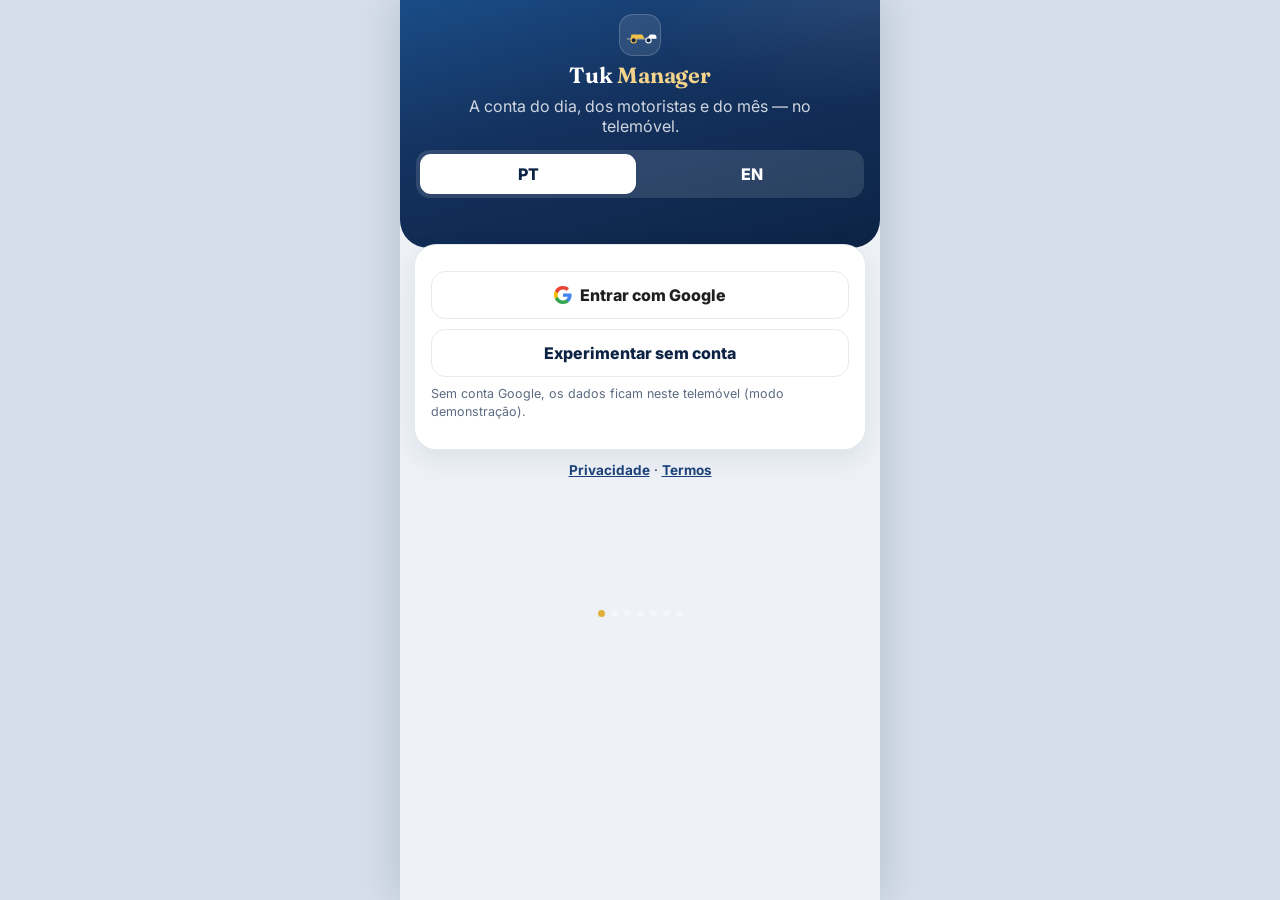
==== index.html @ b51ffae2 "Serve Tuk Manager as its own GitHub Pages PWA. Copy the app to the repo root, scope the manifest and" ====
<!doctype html>
<html lang="pt-PT">
<head>
  <meta charset="utf-8">
  <meta name="viewport" content="width=device-width, initial-scale=1, viewport-fit=cover">
  <meta name="theme-color" content="#0c2344">
  <meta name="mobile-web-app-capable" content="yes">
  <meta name="apple-mobile-web-app-capable" content="yes">
  <meta name="apple-mobile-web-app-status-bar-style" content="black-translucent">
  <meta name="apple-mobile-web-app-title" content="Tuk Manager">
  <meta name="robots" content="noindex">
  <title>Tuk Manager</title>
  <link rel="manifest" href="manifest.webmanifest">
  <link rel="icon" type="image/png" sizes="32x32" href="icons/favicon-32.png">
  <link rel="apple-touch-icon" href="icons/apple-touch-icon.png">
  <link rel="preconnect" href="https://fonts.googleapis.com">
  <link rel="preconnect" href="https://fonts.gstatic.com" crossorigin>
  <link href="https://fonts.googleapis.com/css2?family=Fraunces:opsz,wght@9..144,560;9..144,650&family=Inter:wght@400;500;600;700;800&display=swap" rel="stylesheet">
  <link rel="stylesheet" href="css/app.css">
</head>
<body>
  <div id="app"><div class="boot"><p>Tuk Manager</p><p class="legal"><a href="privacy.html">Privacidade</a> · <a href="terms.html">Termos</a></p></div></div>
  <script src="config.js"></script>
  <script src="js/calc.js"></script>
  <script src="js/format.js"></script>
  <script src="js/i18n.js"></script>
  <script src="js/store.js"></script>
  <script src="js/google.js"></script>
  <script src="js/app.js"></script>
  <script>
    if ('serviceWorker' in navigator && (location.protocol === 'https:' || location.hostname === 'localhost' || location.hostname === '127.0.0.1')) {
      navigator.serviceWorker.register('/tuk-manager/sw.js', { scope: '/tuk-manager/' }).then(function (reg) {
        if (reg.active) reg.active.postMessage({ type: 'claim' });
      }).catch(function () {});
      navigator.serviceWorker.addEventListener('controllerchange', function () {
        var c = navigator.serviceWorker.controller;
        if (c && c.scriptURL.indexOf('/tuk-manager/') === -1) {
          navigator.serviceWorker.getRegistration('/tuk-manager/').then(function (reg) {
            if (reg && reg.active) reg.active.postMessage({ type: 'claim' });
          });
        }
      });
    }
  </script>
</body>
</html>
---- css/app.css ----
:root{
  --navy:#0c2344;--navy-2:#14325f;--navy-3:#1b4178;--ink:#14233b;--muted:#5c6b82;--soft:#8b97a8;
  --line:#e6ebf2;--bg:#eef2f7;--card:#fff;--gold:#e0b03a;--gold-2:#f3d48a;--gold-d:#8a6410;
  --gold-bg:#fff8ec;--red:#b42318;--red-bg:#fdeceb;--amber:#9a6708;--amber-bg:#fff4df;
  --green:#0e7a4b;--green-bg:#e7f6ef;--shadow:0 10px 28px rgba(16,40,80,.08);
  --nav:64px;--safe-b:env(safe-area-inset-bottom,0px);--safe-t:env(safe-area-inset-top,0px);
  --serif:'Fraunces',Georgia,serif;--sans:'Inter',system-ui,-apple-system,'Segoe UI',sans-serif;
}
*{box-sizing:border-box;-webkit-tap-highlight-color:transparent}
html,body{margin:0;background:#d5deea;color:var(--ink);font-family:var(--sans);font-size:16px}
body{min-height:100dvh}
button,input,select,textarea{font:inherit;color:inherit}
button{cursor:pointer;border:0;background:none;padding:0}
img,svg{max-width:100%}
#app{max-width:480px;margin:0 auto;min-height:100dvh;background:var(--bg);position:relative;box-shadow:0 0 40px rgba(10,30,60,.16);overflow-x:hidden}
.boot{min-height:100dvh;display:grid;place-items:center;background:var(--navy);color:#fff;font-family:var(--serif);font-size:28px}
.boot p{margin:8px 0 0}
.spinner{width:36px;height:36px;border-radius:50%;border:3px solid rgba(255,255,255,.25);border-top-color:var(--gold);animation:spin .8s linear infinite;margin:0 auto}
@keyframes spin{to{transform:rotate(360deg)}}
.demo-bar,.offline-bar{position:sticky;top:0;z-index:20;text-align:center;font-size:12.5px;font-weight:700;padding:7px 12px}
.demo-bar{background:#f4e2ad;color:#6d5010}
.offline-bar{background:var(--red);color:#fff}
.hero{position:relative;color:#fff;padding:calc(var(--safe-t) + 14px) 16px 28px;background:
  radial-gradient(90% 80% at 100% 0%,rgba(255,255,255,.08),transparent 55%),
  linear-gradient(165deg,#1a4c86 0%,var(--navy-2) 42%,var(--navy) 100%);
  border-radius:0 0 28px 28px}
.hero:after{content:"";position:absolute;left:18px;right:18px;bottom:0;height:2px;background:linear-gradient(90deg,transparent,var(--gold),transparent);opacity:.85}
.hero-top{display:flex;align-items:center;gap:10px}
.logo{width:42px;height:42px;border-radius:14px;display:grid;place-items:center;background:rgba(255,255,255,.1);border:1px solid rgba(255,255,255,.18);flex:none}
.logo svg{width:34px;height:26px}
.brand{font-family:var(--serif);font-weight:650;font-size:22px;letter-spacing:-.01em;line-height:1}
.brand em{font-style:normal;color:var(--gold-2)}
.biz{margin-top:4px;font-size:11px;font-weight:700;letter-spacing:.16em;text-transform:uppercase;color:rgba(255,255,255,.72);white-space:nowrap;overflow:hidden;text-overflow:ellipsis}
.icon-btn{margin-left:auto;width:42px;height:42px;border-radius:14px;display:grid;place-items:center;color:#fff;background:rgba(255,255,255,.1);border:1px solid rgba(255,255,255,.16)}
.icon-btn svg,.step-btn svg{width:22px;height:22px}
.sync{width:8px;height:8px;border-radius:50%;background:#8dcea9;display:inline-block;margin-left:6px;vertical-align:middle}
.sync.wait{background:var(--gold)}
.sync.bad{background:#ffb4a8}
.stepper{display:flex;align-items:center;gap:8px;margin-top:16px}
.step-btn{width:46px;height:46px;border-radius:16px;display:grid;place-items:center;color:#fff;background:rgba(255,255,255,.12);border:1px solid rgba(255,255,255,.16);flex:none}
.step-mid{flex:1;min-width:0;text-align:center;position:relative}
.kicker{font-size:11.5px;font-weight:800;letter-spacing:.12em;text-transform:uppercase;color:var(--gold-2)}
.hero .date-title{font-family:var(--serif);font-size:28px;font-weight:650;line-height:1.15;margin-top:2px}
.step-mid input[type=date],.step-mid input[type=month]{position:absolute;inset:0;opacity:0;width:100%;height:100%}
.page{padding:14px 14px calc(var(--nav) + var(--safe-b) + 56px);margin-top:-18px;position:relative;z-index:1}
.page.sub{margin-top:-10px}
.card{background:var(--card);border-radius:22px;box-shadow:var(--shadow);padding:16px;margin-bottom:12px;border:1px solid rgba(226,232,241,.9)}
.card h2,.card h3{margin:0;font-size:17px;font-weight:800}
.subline{color:var(--muted);font-size:13px;margin-top:2px}
.row-between{display:flex;align-items:center;justify-content:space-between;gap:10px}
.money{font-variant-numeric:tabular-nums;font-weight:800;letter-spacing:-.03em}
.money.xl{font-size:34px;color:var(--navy);line-height:1.05}
.money.lg{font-size:28px;color:var(--navy)}
.money.md{font-size:18px}
.muted{color:var(--muted)}
.soft{color:var(--soft)}
.driver-scroller{display:flex;gap:8px;overflow-x:auto;padding:4px 2px 8px;scroll-snap-type:x mandatory;margin:0 -4px}
.driver-scroller::-webkit-scrollbar{display:none}
.driver-chip{scroll-snap-align:start;min-width:84px;max-width:110px;border-radius:16px;padding:8px 8px 10px;text-align:center;border:1.5px solid transparent;color:var(--ink)}
.driver-chip.on{background:#fff;border-color:var(--navy-3);box-shadow:var(--shadow)}
.av{width:36px;height:36px;border-radius:50%;display:grid;place-items:center;color:#fff;font-weight:800;margin:0 auto 6px;position:relative}
.av .crown{position:absolute;top:-7px;right:-6px;width:16px;height:16px}
.dn{display:block;font-weight:800;font-size:14px;white-space:nowrap;overflow:hidden;text-overflow:ellipsis}
.dt{display:block;color:var(--muted);font-size:11.5px;font-weight:600;white-space:nowrap;overflow:hidden;text-overflow:ellipsis}
.tuk-card{display:flex;gap:12px;align-items:center}
.tuk-num{width:48px;height:48px;border-radius:16px;background:var(--navy);color:#fff;display:grid;place-items:center;font-weight:800;font-size:20px;flex:none}
.pills{display:flex;flex-wrap:wrap;gap:6px;margin-top:6px}
.pill{font-size:12px;font-weight:700;background:var(--bg);border-radius:999px;padding:4px 8px;color:var(--navy-2)}
.pill.gold{background:var(--gold-bg);color:var(--gold-d)}
.btn{display:inline-flex;align-items:center;justify-content:center;gap:8px;min-height:48px;padding:0 16px;border-radius:14px;font-weight:800;background:var(--navy);color:#fff}
.btn.block{width:100%;margin-top:10px}
.btn.gold{background:transparent;color:var(--gold-d);border:1.5px solid #efd7a0;background:var(--gold-bg)}
.btn.ghost{background:#fff;color:var(--navy);border:1.5px solid var(--line)}
.btn.danger{background:var(--red-bg);color:var(--red)}
.btn.google{background:#fff;color:#1f1f1f;border:1.5px solid var(--line)}
.btn:disabled{opacity:.45}
.btn svg{width:18px;height:18px}
.add-row{display:flex;gap:8px;margin-top:12px}
.add-row input{flex:1;min-width:0}
input,select{width:100%;min-height:48px;border-radius:14px;border:1.5px solid var(--line);background:#fff;padding:0 12px;outline:none}
input:focus,select:focus{border-color:var(--navy-3)}
label.field{display:block;margin:10px 0}
label.field span{display:block;font-size:12.5px;font-weight:700;color:var(--muted);margin-bottom:6px}
.chips{display:flex;flex-wrap:wrap;gap:8px;margin-top:10px}
.chip{min-height:40px;padding:0 12px;border-radius:12px;background:#f4f7fb;border:1px solid #e1e8f2;font-weight:800;color:var(--navy)}
.chip.on{background:var(--gold-bg);border-color:#efd7a0;color:var(--gold-d)}
.zero{margin-top:10px;width:100%;text-align:center;color:var(--muted);font-weight:700;font-size:14px;padding:8px;border:1px dashed var(--line);border-radius:12px}
.share{background:linear-gradient(#fffdf8,#fff8ec);border-color:#f0e2bf}
.share .money{color:var(--gold-d)}
.tag{font-size:11px;font-weight:800;letter-spacing:.08em;text-transform:uppercase;border:1px solid #efd7a0;color:var(--gold-d);border-radius:999px;padding:4px 8px}
.exp-line{display:flex;align-items:center;gap:10px;padding:8px 0;border-top:1px solid var(--line)}
.exp-line:first-of-type{border-top:0}
.exp-ic{width:36px;height:36px;border-radius:12px;background:#f4f7fb;display:grid;place-items:center;flex:none;color:var(--navy-3)}
.exp-ic svg{width:18px;height:18px}
.plus{width:36px;height:36px;border-radius:50%;background:var(--navy);color:#fff;display:grid;place-items:center;flex:none}
.plus svg{width:16px;height:16px}
.note{font-size:12.5px;color:var(--muted);margin-top:8px;line-height:1.4}
.day-sum{display:grid;grid-template-columns:1.15fr repeat(3,1fr);gap:6px;align-items:end}
.day-sum .lbl{font-size:11px;font-weight:800;letter-spacing:.06em;text-transform:uppercase;color:var(--gold-d)}
.day-sum b{display:block;font-size:13.5px;margin-top:2px}
.day-sum span{display:block;font-size:10.5px;color:var(--muted);font-weight:700}
.nav{position:fixed;left:0;right:0;bottom:0;z-index:15;max-width:480px;margin:0 auto;height:calc(var(--nav) + var(--safe-b));padding:6px 8px var(--safe-b);background:rgba(255,255,255,.96);backdrop-filter:blur(10px);display:flex;border-top:1px solid var(--line)}
.nav button{flex:1;display:flex;flex-direction:column;align-items:center;gap:2px;color:var(--soft);font-size:10.5px;font-weight:700;min-width:0}
.nav button svg{width:22px;height:22px}
.nav button.on{color:var(--navy)}
.nav button.on .ic{background:var(--navy);color:#fff;border-radius:12px;padding:4px 10px;display:grid}
.section{font-size:12px;font-weight:800;letter-spacing:.12em;text-transform:uppercase;color:var(--soft);margin:16px 6px 8px}
.list-btn{width:100%;display:flex;align-items:center;gap:12px;text-align:left;padding:12px 0;border-top:1px solid var(--line);background:transparent}
.list-btn:first-child{border-top:0}
.ic-blob{width:40px;height:40px;border-radius:14px;display:grid;place-items:center;flex:none}
.ic-blob svg{width:20px;height:20px}
.ic-blob.navy{background:#e8f0fb;color:var(--navy-3)}
.ic-blob.gold{background:var(--gold-bg);color:var(--gold-d)}
.ic-blob.green{background:var(--green-bg);color:var(--green)}
.grow{flex:1;min-width:0}
.grow b{display:block}
.grow small{color:var(--muted);font-size:12.5px}
.chev{color:var(--soft)}
.badge{font-size:12px;font-weight:800;padding:4px 8px;border-radius:999px;background:var(--bg);color:var(--navy)}
.badge.red{background:var(--red-bg);color:var(--red)}
.badge.amber{background:var(--amber-bg);color:var(--amber)}
.badge.green{background:var(--green-bg);color:var(--green)}
.due{color:#fff;border:0;background:linear-gradient(160deg,#e25b3a,#b42318)}
.due.amber{background:linear-gradient(160deg,#f0b429,#c4841a)}
.due.green{background:linear-gradient(160deg,#1aa36a,#0e7a4b)}
.due .money,.due .subline,.due h2{color:#fff}
.due .subline{color:rgba(255,255,255,.85)}
.split{display:grid;grid-template-columns:1fr 1fr;gap:8px;margin-top:10px}
.split div{background:rgba(255,255,255,.14);border-radius:14px;padding:10px}
.stats{display:grid;grid-template-columns:repeat(3,1fr);gap:8px;text-align:center}
.stats b{display:block;font-size:18px;margin-top:2px}
.bar{height:8px;border-radius:8px;background:#e7eef8;overflow:hidden;margin-top:8px}
.bar i{display:block;height:100%;background:linear-gradient(90deg,var(--gold),var(--gold-2));border-radius:8px}
.mov{display:flex;gap:8px;align-items:flex-start;padding:10px 0;border-top:1px solid var(--line)}
.mov .when{font-weight:800}
.mov .det{color:var(--muted);font-size:12.5px;margin-top:2px}
.mov .amt{text-align:right;font-weight:800;white-space:nowrap}
.mov .amt small{display:block;font-weight:600;color:var(--muted)}
.mov.late .when,.mov.late .amt{color:var(--red)}
.mov.pay .amt{color:var(--green)}
.quick{display:flex;gap:8px}
.quick button{flex:1;min-height:52px;border-radius:14px;border:1.5px solid var(--line);background:#fff;font-weight:800;font-size:13px}
.quick button.on{border-color:var(--navy);background:#eef3fb}
.quick button small{display:block;font-weight:600;color:var(--muted)}
.lang{display:flex;gap:8px;background:rgba(255,255,255,.12);padding:4px;border-radius:14px;margin:14px 0}
.lang button{flex:1;min-height:40px;border-radius:11px;color:#fff;font-weight:800}
.lang button.on{background:#fff;color:var(--navy)}
.dots{display:flex;gap:6px;justify-content:center;margin-top:8px}
.dots i{width:7px;height:7px;border-radius:50%;background:rgba(255,255,255,.35)}
.dots i.on{background:var(--gold)}
.hero.center{text-align:center;padding-bottom:36px}
.hero.center .logo{margin:0 auto 8px}
.person{display:flex;gap:12px;align-items:center}
.person .who b{display:block}
.dot{width:8px;height:8px;border-radius:50%;background:var(--green);display:inline-block;margin-right:4px}
.soon{opacity:.55}
.savebar{position:fixed;left:0;right:0;bottom:0;z-index:16;max-width:480px;margin:0 auto;display:flex;gap:8px;padding:10px 14px calc(10px + var(--safe-b));background:rgba(255,255,255,.96);border-top:1px solid var(--line)}
.savebar .btn{flex:1;margin:0}
.page.has-save{padding-bottom:calc(84px + var(--safe-b))}
.seg{display:flex;background:#f3f6fb;border-radius:12px;padding:3px;margin-top:8px}
.seg button{flex:1;min-height:36px;border-radius:10px;font-weight:800;font-size:14px;color:var(--muted)}
.seg button.on{background:#fff;color:var(--navy);box-shadow:0 1px 4px rgba(16,40,80,.08)}
.switch{width:48px;height:28px;border-radius:999px;background:#d5deea;position:relative;flex:none}
.switch.on{background:var(--navy)}
.switch i{position:absolute;top:3px;left:3px;width:22px;height:22px;border-radius:50%;background:#fff;transition:transform .15s}
.switch.on i{transform:translateX(20px)}
.type-card{border:1px solid var(--line);border-radius:18px;padding:12px;margin-bottom:10px;background:#fff}
.type-card.new{background:#fffbeb;border-color:#f0e2bf}
.handle{width:28px;color:var(--soft);font-weight:800;letter-spacing:-1px;cursor:grab}
.h-bars{display:flex;flex-direction:column;gap:8px}
.h-bar{display:grid;grid-template-columns:92px 1fr auto;gap:8px;align-items:center;font-size:13px}
.h-bar b{text-align:right}
.h-bar .track{height:10px;background:#e7eef8;border-radius:8px;overflow:hidden}
.h-bar .track i{display:block;height:100%;background:var(--navy-3);border-radius:8px}
.chart{width:100%;height:auto}
.chart rect{fill:#c5d4ea}
.chart rect.hi{fill:var(--navy)}
.chart text{font-size:9px;fill:var(--muted)}
.line{display:flex;justify-content:space-between;gap:12px;padding:7px 0;border-top:1px dashed var(--line);font-size:14.5px}
.line b{white-space:nowrap}
.backdrop{position:fixed;inset:0;z-index:40;background:rgba(10,24,48,.46);display:flex;align-items:flex-end;justify-content:center}
.sheet{width:min(480px,100%);background:#fff;border-radius:24px 24px 0 0;padding:12px 16px calc(18px + var(--safe-b));max-height:88dvh;overflow:auto}
.grab{width:42px;height:4px;border-radius:4px;background:#d5deea;margin:4px auto 12px}
.choice{width:100%;text-align:left;padding:12px;border-radius:16px;border:1.5px solid var(--line);margin-bottom:8px;display:flex;gap:10px;align-items:center}
.choice.on{border-color:var(--navy);background:#f4f8fd}
.toast{position:fixed;left:50%;bottom:calc(var(--nav) + var(--safe-b) + 12px);transform:translateX(-50%) translateY(12px);max-width:440px;width:calc(100% - 28px);background:var(--navy);color:#fff;border-radius:14px;padding:12px 14px;z-index:50;opacity:0;pointer-events:none;transition:.2s}
.toast.show{opacity:1;transform:translateX(-50%) translateY(0)}
.toast.err{background:var(--red)}
.report{background:#fff}
.report header.band{background:var(--navy);color:#fff;border-radius:18px;padding:18px;margin-bottom:12px}
.report h1{font-family:var(--serif);margin:0;font-weight:650}
.report table{width:100%;border-collapse:collapse;font-size:13px}
.report th,.report td{text-align:left;padding:6px 4px;border-bottom:1px solid var(--line);vertical-align:top}
.report th{font-size:11px;letter-spacing:.06em;text-transform:uppercase;color:var(--muted)}
.help{font-size:13px;color:var(--muted);line-height:1.45}
.legal{text-align:center;margin:12px 8px 4px;font-size:13.5px}
.legal a{color:var(--navy-3);font-weight:700}
a.brand{color:#fff;text-decoration:none}
.page.legal-page{margin-top:0;padding-bottom:36px}
.legal-page h1{font-family:var(--serif);font-size:28px;margin:0 0 8px}
.legal-page h2{font-size:16px;margin:18px 0 6px}
.legal-page p,.legal-page li{font-size:15px;line-height:1.5}
.legal-page ul{margin:8px 0;padding-left:18px}
.empty{text-align:center;padding:18px 8px;color:var(--muted)}
.dragging{opacity:.6}
@media (min-width:520px){
  .nav,.savebar{left:50%;right:auto;transform:translateX(-50%);width:480px}
}
@media print{
  body{background:#fff}
  #app{max-width:none;box-shadow:none}
  .nav,.demo-bar,.offline-bar,.no-print,.savebar,.toast{display:none !important}
  .page{margin:0;padding:0 0 12px}
}
@media (prefers-reduced-motion:reduce){*{animation:none !important;transition:none !important}}
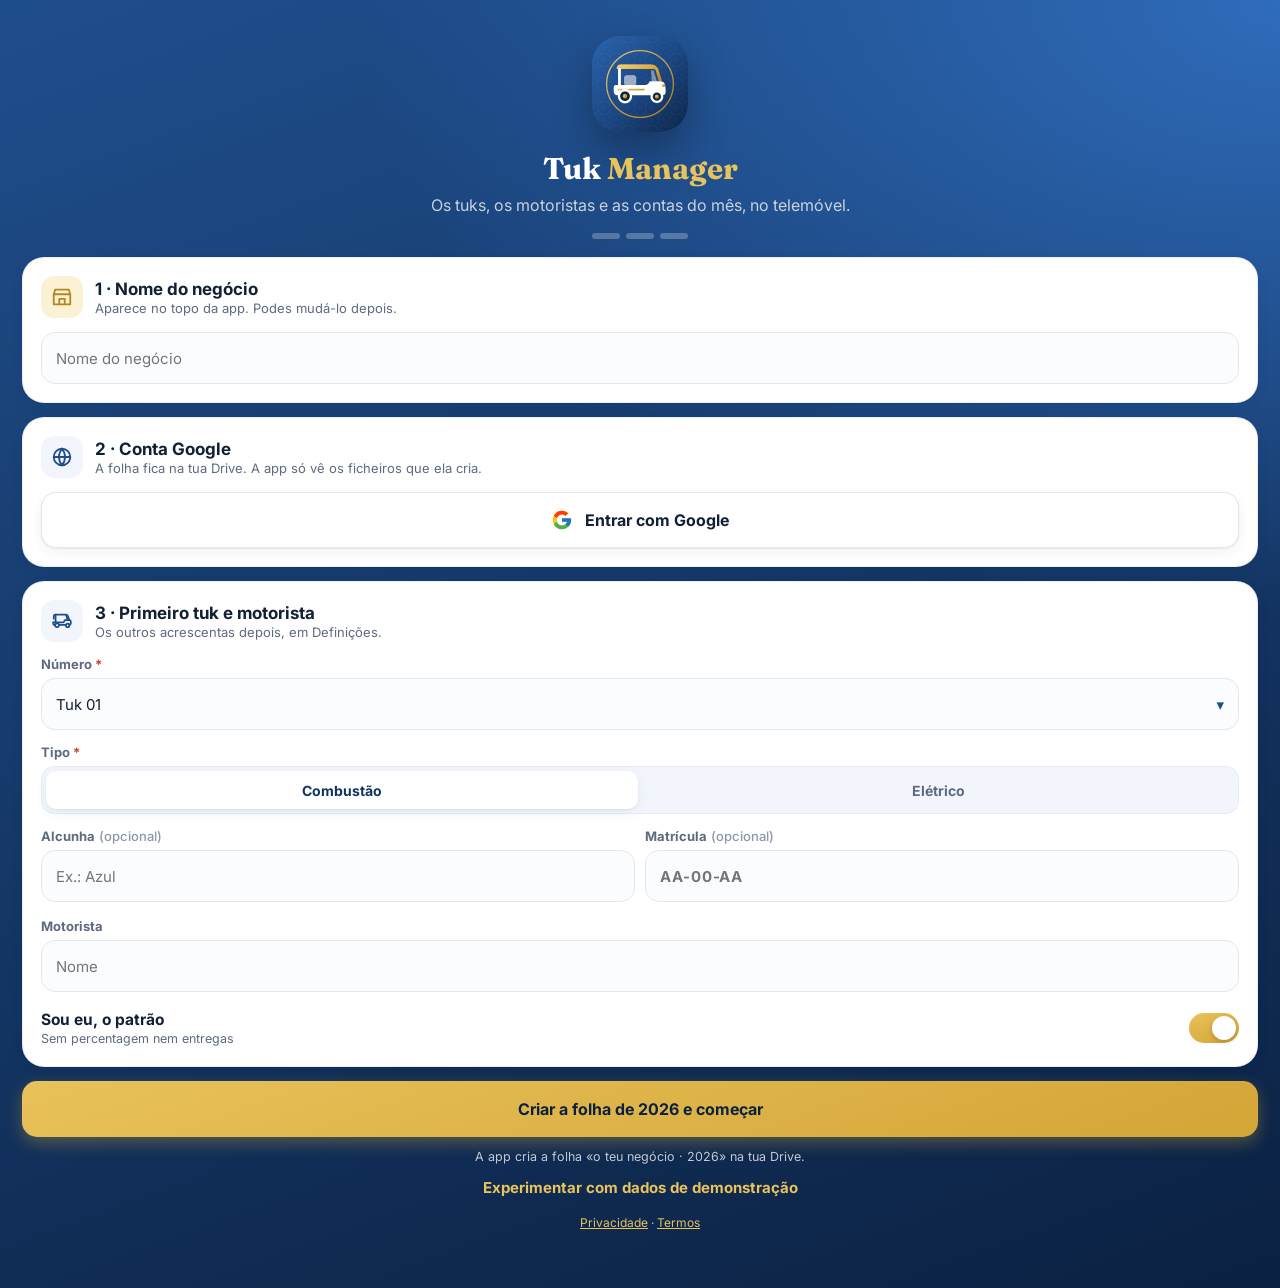
==== commit 9da4c0c4: "Rebuild Tuk Manager from the approved screens and the v4 sheet. Replace the old app with a static PW" ====
--- a/index.html
+++ b/index.html
@@ -3,7 +3,7 @@
 <head>
   <meta charset="utf-8">
   <meta name="viewport" content="width=device-width, initial-scale=1, viewport-fit=cover">
-  <meta name="theme-color" content="#0c2344">
+  <meta name="theme-color" content="#0b2142">
   <meta name="mobile-web-app-capable" content="yes">
   <meta name="apple-mobile-web-app-capable" content="yes">
   <meta name="apple-mobile-web-app-status-bar-style" content="black-translucent">
@@ -15,32 +15,15 @@
   <link rel="apple-touch-icon" href="icons/apple-touch-icon.png">
   <link rel="preconnect" href="https://fonts.googleapis.com">
   <link rel="preconnect" href="https://fonts.gstatic.com" crossorigin>
-  <link href="https://fonts.googleapis.com/css2?family=Fraunces:opsz,wght@9..144,560;9..144,650&family=Inter:wght@400;500;600;700;800&display=swap" rel="stylesheet">
+  <link href="https://fonts.googleapis.com/css2?family=Fraunces:opsz,wght@9..144,600;9..144,700&family=Inter:wght@400;500;600;700;800&display=swap" rel="stylesheet">
+  <link rel="stylesheet" href="css/base.css">
+  <link rel="stylesheet" href="css/extra.css">
   <link rel="stylesheet" href="css/app.css">
 </head>
 <body>
-  <div id="app"><div class="boot"><p>Tuk Manager</p><p class="legal"><a href="privacy.html">Privacidade</a> · <a href="terms.html">Termos</a></p></div></div>
+  <div id="app"></div>
   <script src="config.js"></script>
-  <script src="js/calc.js"></script>
-  <script src="js/format.js"></script>
-  <script src="js/i18n.js"></script>
-  <script src="js/store.js"></script>
-  <script src="js/google.js"></script>
-  <script src="js/app.js"></script>
-  <script>
-    if ('serviceWorker' in navigator && (location.protocol === 'https:' || location.hostname === 'localhost' || location.hostname === '127.0.0.1')) {
-      navigator.serviceWorker.register('/tuk-manager/sw.js', { scope: '/tuk-manager/' }).then(function (reg) {
-        if (reg.active) reg.active.postMessage({ type: 'claim' });
-      }).catch(function () {});
-      navigator.serviceWorker.addEventListener('controllerchange', function () {
-        var c = navigator.serviceWorker.controller;
-        if (c && c.scriptURL.indexOf('/tuk-manager/') === -1) {
-          navigator.serviceWorker.getRegistration('/tuk-manager/').then(function (reg) {
-            if (reg && reg.active) reg.active.postMessage({ type: 'claim' });
-          });
-        }
-      });
-    }
-  </script>
+  <script src="vendor/chart.umd.min.js"></script>
+  <script type="module" src="js/app.js"></script>
 </body>
 </html>
--- a/css/base.css
+++ b/css/base.css
@@ -0,0 +1,297 @@
+:root{
+  --b900:#0b2142;--b800:#123361;--b700:#17407a;--b600:#1f4e8c;--b500:#2a63ad;--b300:#8fb0dc;--b100:#e4edf9;--b50:#f2f6fc;
+  --g600:#b8861f;--g500:#d4a537;--g400:#e8c25a;--g100:#fbf1d4;--g50:#fdf8ea;
+  --ink:#122036;--muted:#5d6a80;--soft:#8b97aa;--line:#e2e8f1;--bg:#f3f6fb;--card:#fff;
+  --ok:#17845a;--bad:#c2412d;
+  --r-lg:22px;--r-md:16px;--r-sm:12px;
+  --sh-1:0 1px 2px rgba(15,38,74,.06),0 4px 14px rgba(15,38,74,.06);
+  --sh-2:0 10px 30px rgba(12,33,66,.16);
+  --nav-h:70px;--safe-b:env(safe-area-inset-bottom,0px);--safe-t:env(safe-area-inset-top,0px);
+  --ease:cubic-bezier(.2,.8,.2,1);
+  --font:'Inter',system-ui,-apple-system,'Segoe UI',Roboto,sans-serif;
+  --serif:'Fraunces',Georgia,serif;
+}
+*{box-sizing:border-box;-webkit-tap-highlight-color:transparent}
+html,body{margin:0;background:var(--bg);color:var(--ink);font-family:var(--font);font-size:16px;-webkit-font-smoothing:antialiased;overscroll-behavior-y:none}
+body{min-height:100vh;min-height:100dvh}
+button,input,select,textarea{font:inherit;color:inherit}
+button{cursor:pointer;border:0;background:none;padding:0}
+.num{font-variant-numeric:tabular-nums;letter-spacing:-.01em}
+.hidden{display:none!important}
+
+/* ---------- Cabeçalho ---------- */
+.hero{position:relative;color:#fff;padding:calc(var(--safe-t) + 14px) 18px 64px;
+  background:
+    url("data:image/svg+xml,%3Csvg xmlns='http://www.w3.org/2000/svg' width='56' height='56' viewBox='0 0 56 56'%3E%3Cg fill='none' stroke='%23ffffff' stroke-opacity='.07' stroke-width='1.4'%3E%3Cpath d='M28 5l5 18 18 5-18 5-5 18-5-18-18-5 18-5z'/%3E%3Ccircle cx='0' cy='0' r='8'/%3E%3Ccircle cx='56' cy='0' r='8'/%3E%3Ccircle cx='0' cy='56' r='8'/%3E%3Ccircle cx='56' cy='56' r='8'/%3E%3C/g%3E%3C/svg%3E"),
+    radial-gradient(120% 90% at 100% 0%,#2f6cbb 0%,rgba(47,108,187,0) 60%),
+    linear-gradient(160deg,var(--b600) 0%,var(--b800) 60%,var(--b900) 100%);
+  border-radius:0 0 28px 28px;overflow:hidden}
+.hero::after{content:"";position:absolute;left:0;right:0;bottom:0;height:3px;background:linear-gradient(90deg,transparent,var(--g500) 20%,var(--g400) 50%,var(--g500) 80%,transparent);opacity:.75}
+.brand{display:flex;align-items:center;gap:12px}
+.brand-logo{width:46px;height:46px;border-radius:14px;display:grid;place-items:center;flex:none;
+  background:linear-gradient(150deg,rgba(255,255,255,.18),rgba(255,255,255,.04));border:1px solid rgba(255,255,255,.22);box-shadow:inset 0 1px 0 rgba(255,255,255,.2)}
+.brand-logo svg{width:34px;height:34px}
+.brand-txt{flex:1;min-width:0}
+.brand-name{font-family:var(--serif);font-weight:700;font-size:21px;letter-spacing:.005em;line-height:1.1;white-space:nowrap}
+.brand-name em{font-style:normal;color:var(--g400)}
+.brand-sub{font-size:12px;letter-spacing:.14em;text-transform:uppercase;color:rgba(255,255,255,.7);margin-top:3px;font-weight:600}
+.icon-btn{width:46px;height:46px;border-radius:14px;display:grid;place-items:center;color:#fff;background:rgba(255,255,255,.1);border:1px solid rgba(255,255,255,.16);transition:transform .15s var(--ease),background .2s}
+.icon-btn:active{transform:scale(.92);background:rgba(255,255,255,.2)}
+.icon-btn svg{width:22px;height:22px}
+
+/* Navegação de data / mês */
+.stepper{display:flex;align-items:center;gap:10px;margin-top:20px}
+.step-btn{width:52px;height:52px;border-radius:16px;display:grid;place-items:center;color:#fff;flex:none;
+  background:rgba(255,255,255,.12);border:1px solid rgba(255,255,255,.18);transition:transform .15s var(--ease),background .2s}
+.step-btn:active{transform:scale(.9);background:rgba(255,255,255,.24)}
+.step-btn svg{width:24px;height:24px}
+.step-btn[disabled]{opacity:.35}
+.step-mid{flex:1;min-width:0;text-align:center;position:relative;border-radius:16px;padding:6px 4px;transition:background .2s}
+.step-mid:active{background:rgba(255,255,255,.1)}
+.step-k{font-size:12.5px;letter-spacing:.12em;text-transform:uppercase;color:var(--g400);font-weight:700}
+.step-v{font-family:var(--serif);font-size:25px;font-weight:700;line-height:1.15;margin-top:2px;white-space:nowrap;overflow:hidden;text-overflow:ellipsis}
+.step-mid input[type=date],.step-mid input[type=month]{position:absolute;inset:0;opacity:0;width:100%;height:100%;border:0}
+.today-pill{display:inline-flex;align-items:center;gap:6px;margin-top:6px;font-size:13px;font-weight:600;padding:5px 12px;border-radius:999px;background:var(--g500);color:var(--b900);box-shadow:0 4px 12px rgba(212,165,55,.35)}
+.today-pill.ghost{background:rgba(255,255,255,.12);color:#fff;box-shadow:none;border:1px solid rgba(255,255,255,.22)}
+
+/* ---------- Conteúdo ---------- */
+.page{padding:0 14px calc(var(--nav-h) + var(--safe-b) + 28px);margin-top:-46px;position:relative;z-index:2;animation:pageIn .35s var(--ease)}
+@keyframes pageIn{from{opacity:0;transform:translateY(10px)}to{opacity:1;transform:none}}
+.card{background:var(--card);border-radius:var(--r-lg);box-shadow:var(--sh-1);padding:18px;margin-bottom:14px;border:1px solid rgba(226,232,241,.7)}
+.card-h{display:flex;align-items:center;gap:12px;margin-bottom:14px}
+.card-ic{width:42px;height:42px;border-radius:13px;display:grid;place-items:center;flex:none;background:var(--b50);color:var(--b600)}
+.card-ic svg{width:22px;height:22px}
+.card-ic.gold{background:var(--g100);color:var(--g600)}
+.card-t{flex:1;min-width:0}
+.card-title{font-weight:700;font-size:17px}
+.card-sub{font-size:13px;color:var(--muted);margin-top:1px}
+.card-total{font-weight:800;font-size:20px;color:var(--b800)}
+.card-total.neg{color:var(--muted)}
+.sec-title{font-size:12.5px;font-weight:700;letter-spacing:.12em;text-transform:uppercase;color:var(--soft);margin:22px 6px 10px}
+
+/* Resumo do dia */
+.summary{padding:18px 18px 16px;box-shadow:var(--sh-2);border:0}
+.sum-top{display:flex;align-items:center;justify-content:space-between;gap:10px}
+.sum-label{font-size:13px;color:var(--muted);font-weight:600}
+.sum-big{font-size:38px;font-weight:800;letter-spacing:-.03em;color:var(--b800);line-height:1.1;margin-top:2px;transition:color .3s}
+.sum-big.neg{color:var(--bad)}
+.badge{display:inline-flex;align-items:center;gap:6px;font-size:12.5px;font-weight:700;padding:6px 11px;border-radius:999px;background:var(--b50);color:var(--b600);white-space:nowrap}
+.badge::before{content:"";width:7px;height:7px;border-radius:50%;background:currentColor}
+.badge.work{background:#e7f5ee;color:var(--ok)}
+.badge.zero{background:var(--g100);color:var(--g600)}
+.badge.off{background:#eef1f6;color:var(--soft)}
+.sum-row{display:grid;grid-template-columns:1fr 1fr;gap:10px;margin-top:14px}
+.mini{background:var(--b50);border-radius:14px;padding:11px 13px}
+.mini-k{font-size:12.5px;color:var(--muted);font-weight:600}
+.mini-v{font-size:18px;font-weight:800;margin-top:2px;color:var(--b800)}
+.mini.gold{background:var(--g50)}
+.mini.gold .mini-v{color:var(--g600)}
+.strip{margin-top:14px;padding-top:14px;border-top:1px dashed var(--line)}
+.strip-row{display:flex;justify-content:space-between;font-size:13.5px;color:var(--muted);font-weight:500}
+.strip-row b{color:var(--ink);font-weight:700}
+.bar{height:9px;border-radius:9px;background:var(--b100);overflow:hidden;margin-top:9px}
+.bar>i{display:block;height:100%;border-radius:9px;background:linear-gradient(90deg,var(--g500),var(--g400));width:0;transition:width .9s var(--ease)}
+.bar.blue>i{background:linear-gradient(90deg,var(--b600),var(--b500))}
+
+/* Termos (chips) */
+.chips{display:flex;flex-wrap:wrap;gap:8px;margin-bottom:12px}
+.chip{display:inline-flex;align-items:center;gap:6px;height:40px;padding:0 14px;border-radius:12px;background:var(--b50);color:var(--b800);font-weight:700;font-size:15.5px;border:1px solid var(--b100);transition:transform .15s var(--ease),background .2s;animation:chipIn .35s var(--ease) both}
+.chip:active{transform:scale(.94);background:var(--b100)}
+.chip svg{width:14px;height:14px;opacity:.45}
+.chip.custom{background:#f4f4f6;color:var(--muted);border-style:dashed}
+.chip.new{box-shadow:0 0 0 3px rgba(212,165,55,.45)}
+@keyframes chipIn{from{opacity:0;transform:scale(.7)}to{opacity:1;transform:none}}
+.plus{color:var(--soft);font-weight:700;align-self:center}
+.empty-line{font-size:14px;color:var(--soft);margin:-2px 0 12px}
+
+/* Campo + botão */
+.add-row{display:flex;gap:10px}
+.money{flex:1;min-width:0;position:relative}
+.money input{width:100%;height:56px;border-radius:15px;border:1.5px solid var(--line);background:#fbfcfe;padding:0 40px 0 16px;font-size:20px;font-weight:700;outline:none;transition:border-color .2s,box-shadow .2s,background .2s}
+.money input::placeholder{color:#b3bccb;font-weight:600}
+.money input:focus{border-color:var(--b500);box-shadow:0 0 0 4px rgba(42,99,173,.14);background:#fff}
+.money span{position:absolute;right:15px;top:50%;transform:translateY(-50%);font-weight:700;color:var(--soft);font-size:18px;pointer-events:none}
+.btn{height:56px;border-radius:15px;padding:0 20px;font-weight:700;font-size:16px;display:inline-flex;align-items:center;justify-content:center;gap:8px;transition:transform .15s var(--ease),box-shadow .2s,opacity .2s;position:relative;white-space:nowrap}
+.btn:active{transform:scale(.96)}
+.btn svg{width:20px;height:20px}
+.btn-primary{background:linear-gradient(160deg,var(--b500),var(--b700));color:#fff;box-shadow:0 6px 16px rgba(31,78,140,.32)}
+.btn-gold{background:linear-gradient(160deg,var(--g400),var(--g500));color:var(--b900);box-shadow:0 6px 16px rgba(212,165,55,.35)}
+.btn-ghost{background:var(--b50);color:var(--b700);border:1px solid var(--b100)}
+.btn-danger{background:#fdeeea;color:var(--bad)}
+.btn-block{width:100%}
+.btn[disabled],.btn.busy{opacity:.6;pointer-events:none}
+.btn.busy::after{content:"";width:18px;height:18px;border-radius:50%;border:2.5px solid currentColor;border-right-color:transparent;animation:spin .7s linear infinite;margin-left:4px}
+@keyframes spin{to{transform:rotate(360deg)}}
+.quick{display:flex;gap:8px;margin-top:10px;overflow-x:auto;scrollbar-width:none;padding-bottom:2px}
+.quick::-webkit-scrollbar{display:none}
+.q{flex:none;height:38px;padding:0 14px;border-radius:999px;border:1px solid var(--line);background:#fff;font-weight:600;font-size:14.5px;color:var(--muted);transition:all .15s var(--ease)}
+.q:active{transform:scale(.93);background:var(--g100);border-color:var(--g400);color:var(--g600)}
+
+/* Dia a zero */
+.zero-btn{margin-top:12px;width:100%;height:52px;border-radius:15px;border:1.5px dashed var(--b300);color:var(--b700);font-weight:700;display:flex;align-items:center;justify-content:center;gap:9px;background:transparent;transition:background .2s,transform .15s var(--ease)}
+.zero-btn small{font-weight:500;color:var(--muted)}
+.zero-btn:active{transform:scale(.98);background:var(--b50)}
+.zero-box{display:flex;align-items:center;gap:12px;padding:13px 14px;border-radius:15px;background:var(--g50);border:1px solid var(--g100);margin-bottom:12px}
+.zero-box .z-ic{width:38px;height:38px;border-radius:12px;background:var(--g100);color:var(--g600);display:grid;place-items:center;flex:none;font-weight:800}
+.zero-box .z-t{flex:1;font-size:14px;color:var(--muted)}
+.zero-box .z-t b{display:block;color:var(--ink);font-size:15px}
+.link-btn{color:var(--b600);font-weight:700;font-size:14.5px;padding:10px 6px}
+
+/* Categorias */
+.cats{display:flex;flex-wrap:wrap;gap:8px;margin-top:14px}
+.cats-l{width:100%;font-size:13px;font-weight:600;color:var(--muted)}
+.cat{height:42px;padding:0 15px;border-radius:12px;border:1.5px solid var(--line);background:#fff;font-weight:600;font-size:14.5px;color:var(--muted);transition:all .18s var(--ease)}
+.cat:active{transform:scale(.95)}
+.cat.on{border-color:var(--g500);background:var(--g50);color:var(--b900);box-shadow:0 0 0 3px rgba(212,165,55,.18)}
+
+/* Notas */
+textarea{width:100%;min-height:92px;border-radius:15px;border:1.5px solid var(--line);background:#fbfcfe;padding:13px 15px;font-size:16px;resize:vertical;outline:none;transition:border-color .2s,box-shadow .2s;line-height:1.45}
+textarea:focus{border-color:var(--b500);box-shadow:0 0 0 4px rgba(42,99,173,.14);background:#fff}
+.notes-foot{display:flex;align-items:center;justify-content:space-between;margin-top:10px;gap:10px;min-height:44px}
+.saved-hint{font-size:13px;color:var(--soft);display:flex;align-items:center;gap:6px}
+
+/* KPIs */
+.kpis{display:grid;grid-template-columns:1fr 1fr;gap:10px}
+.kpi{background:var(--card);border-radius:var(--r-md);padding:14px 14px 13px;box-shadow:var(--sh-1);border:1px solid rgba(226,232,241,.7);animation:pageIn .4s var(--ease) both}
+.kpi-k{font-size:12.5px;color:var(--muted);font-weight:600;display:flex;align-items:center;gap:6px}
+.kpi-k i{width:8px;height:8px;border-radius:3px;background:var(--b500)}
+.kpi-v{font-size:20px;font-weight:800;margin-top:4px;color:var(--b800);white-space:nowrap}
+.kpi.wide{grid-column:span 2}
+.goal-card{display:flex;align-items:center;gap:16px}
+.ring{width:118px;height:118px;flex:none;position:relative}
+.ring svg{width:100%;height:100%;transform:rotate(-90deg)}
+.ring circle{fill:none;stroke-width:11;stroke-linecap:round}
+.ring .bg{stroke:var(--b100)}
+.ring .fg{stroke:url(#ringGold);transition:stroke-dashoffset 1.1s var(--ease)}
+.ring-c{position:absolute;inset:0;display:grid;place-items:center;text-align:center}
+.ring-c b{font-size:25px;font-weight:800;color:var(--b800);display:block;line-height:1}
+.ring-c small{font-size:11.5px;color:var(--muted);font-weight:600}
+.goal-info{flex:1;min-width:0}
+.goal-line{display:flex;justify-content:space-between;gap:8px;font-size:14px;color:var(--muted);padding:5px 0}
+.goal-line b{color:var(--ink);white-space:nowrap}
+.need{margin-top:6px;padding:12px 14px;border-radius:14px;background:linear-gradient(135deg,var(--b700),var(--b900));color:#fff}
+.need-k{font-size:12.5px;color:rgba(255,255,255,.75);font-weight:600}
+.need-v{font-size:22px;font-weight:800;color:var(--g400);margin-top:2px}
+.need-s{font-size:12.5px;color:rgba(255,255,255,.7);margin-top:2px}
+.chart-box{position:relative;height:250px}
+.chart-box.tall{height:280px}
+.legend{display:flex;flex-wrap:wrap;gap:14px;margin-top:12px;font-size:12.5px;color:var(--muted);font-weight:600}
+.legend i{display:inline-block;width:11px;height:11px;border-radius:4px;margin-right:6px;vertical-align:-1px}
+
+/* Lista de dias */
+.days{display:flex;flex-direction:column}
+.dayrow{display:flex;align-items:center;gap:12px;padding:11px 4px;border-bottom:1px solid var(--line);text-align:left;width:100%;transition:background .15s}
+.dayrow:last-child{border-bottom:0}
+.dayrow:active{background:var(--b50)}
+.dnum{width:44px;height:44px;border-radius:12px;background:var(--b50);display:grid;place-items:center;flex:none;line-height:1.05;text-align:center}
+.dnum b{font-size:16px;color:var(--b800);display:block}
+.dnum small{font-size:10.5px;color:var(--muted);font-weight:700;text-transform:uppercase}
+.dayrow.off .dnum{background:#f1f3f7}
+.dayrow.off .dnum b{color:var(--soft)}
+.dayrow.today .dnum{background:var(--g500)}
+.dayrow.today .dnum b,.dayrow.today .dnum small{color:var(--b900)}
+.dmid{flex:1;min-width:0}
+.dmid b{font-size:15px;display:block}
+.dmid span{font-size:12.5px;color:var(--muted);display:block;white-space:nowrap;overflow:hidden;text-overflow:ellipsis}
+.dright{text-align:right;font-weight:800;color:var(--b800);font-size:15.5px;white-space:nowrap}
+.dright small{display:block;font-size:12px;color:var(--ok);font-weight:600}
+.dright.off{color:var(--soft);font-weight:600;font-size:13.5px}
+
+/* Objetivos */
+.goal-row{display:flex;align-items:center;gap:12px;padding:12px 0;border-bottom:1px solid var(--line)}
+.goal-row:last-child{border-bottom:0}
+.goal-row .gm{flex:1;min-width:0}
+.goal-row .gm b{font-size:15.5px}
+.goal-row .gm span{display:block;font-size:12.5px;color:var(--muted);margin-top:2px}
+.goal-row .bar{height:6px;margin-top:7px}
+.goal-row .money{flex:none;width:132px}
+.goal-row .money input{height:50px;font-size:17px;text-align:right;padding-right:34px}
+.goal-row .money span{font-size:16px;right:13px}
+.goal-row.cur .gm b::after{content:"atual";font-size:10.5px;font-weight:700;color:var(--b900);background:var(--g400);border-radius:6px;padding:2px 6px;margin-left:8px;vertical-align:2px}
+.sticky-save{position:fixed;left:14px;right:14px;bottom:calc(var(--nav-h) + var(--safe-b) + 12px);z-index:15;transform:translateY(30px);opacity:0;pointer-events:none;transition:all .3s var(--ease)}
+.sticky-save.show{transform:none;opacity:1;pointer-events:auto}
+.sticky-save .btn{box-shadow:0 12px 28px rgba(184,134,31,.45)}
+.total-goal{display:flex;justify-content:space-between;align-items:center;padding:14px 16px;border-radius:16px;background:linear-gradient(135deg,var(--b700),var(--b900));color:#fff;margin-bottom:14px}
+.total-goal span{font-size:13.5px;color:rgba(255,255,255,.78);font-weight:600}
+.total-goal b{font-size:22px;color:var(--g400)}
+
+/* Definições */
+.field{margin-bottom:14px}
+.field label{display:block;font-size:13px;font-weight:700;color:var(--muted);margin-bottom:6px}
+.field input{width:100%;height:52px;border-radius:14px;border:1.5px solid var(--line);background:#fbfcfe;padding:0 14px;font-size:15px;outline:none}
+.field input:focus{border-color:var(--b500);box-shadow:0 0 0 4px rgba(42,99,173,.14)}
+.year-row{display:flex;gap:10px;align-items:flex-end}
+.year-row .field{flex:1;margin-bottom:0}
+.year-tag{height:52px;min-width:66px;border-radius:14px;background:var(--b800);color:#fff;font-weight:800;display:grid;place-items:center;font-size:16px}
+.test-out{margin-top:12px;padding:12px 14px;border-radius:14px;font-size:14px;line-height:1.45;animation:pageIn .3s var(--ease)}
+.test-out.ok{background:#e7f5ee;color:#0f5d3e}
+.test-out.err{background:#fdeeea;color:#8e2a1b}
+.muted{color:var(--muted);font-size:14px;line-height:1.5}
+
+/* Navegação inferior */
+.nav{position:fixed;left:0;right:0;bottom:0;z-index:20;height:calc(var(--nav-h) + var(--safe-b));padding:0 10px var(--safe-b);display:flex;
+  background:rgba(255,255,255,.94);backdrop-filter:blur(16px);-webkit-backdrop-filter:blur(16px);border-top:1px solid var(--line);box-shadow:0 -6px 24px rgba(15,38,74,.06)}
+.nav button{flex:1;display:flex;flex-direction:column;align-items:center;justify-content:center;gap:4px;color:var(--soft);font-size:12px;font-weight:700;position:relative;transition:color .2s}
+.nav button svg{width:25px;height:25px;transition:transform .25s var(--ease)}
+.nav button .pill{position:absolute;top:8px;width:58px;height:32px;border-radius:12px;background:transparent;transition:background .25s var(--ease),transform .25s var(--ease);transform:scale(.6);z-index:-1}
+.nav button.on{color:var(--b800)}
+.nav button.on .pill{background:var(--b100);transform:scale(1)}
+.nav button.on svg{transform:translateY(-1px)}
+.nav button.on::after{content:"";position:absolute;bottom:7px;width:5px;height:5px;border-radius:50%;background:var(--g500)}
+.nav button:active svg{transform:scale(.88)}
+
+/* Toast */
+.toast{position:fixed;left:14px;right:14px;bottom:calc(var(--nav-h) + var(--safe-b) + 12px);z-index:40;display:flex;align-items:center;gap:12px;padding:14px 16px;border-radius:16px;
+  background:var(--b900);color:#fff;font-weight:600;font-size:15px;box-shadow:0 14px 34px rgba(8,22,46,.35);transform:translateY(20px);opacity:0;transition:all .3s var(--ease);pointer-events:none}
+.toast.show{transform:none;opacity:1;pointer-events:auto}
+.toast .t-ic{width:30px;height:30px;border-radius:10px;display:grid;place-items:center;flex:none;background:var(--g500);color:var(--b900)}
+.toast.err{background:#7d2416}
+.toast.err .t-ic{background:#fff;color:#7d2416}
+.toast .t-ic svg{width:18px;height:18px}
+.progress{position:fixed;top:0;left:0;right:0;height:3px;z-index:50;overflow:hidden;opacity:0;transition:opacity .2s}
+.progress.on{opacity:1}
+.progress::before{content:"";position:absolute;top:0;bottom:0;width:40%;background:linear-gradient(90deg,transparent,var(--g400),transparent);animation:prog 1s linear infinite}
+@keyframes prog{from{left:-40%}to{left:100%}}
+
+/* Folha inferior (editar termo) */
+.sheet-bg{position:fixed;inset:0;z-index:60;background:rgba(8,22,46,.45);opacity:0;transition:opacity .25s;backdrop-filter:blur(2px)}
+.sheet-bg.show{opacity:1}
+.sheet{position:fixed;left:0;right:0;bottom:0;z-index:61;background:#fff;border-radius:26px 26px 0 0;padding:10px 18px calc(18px + var(--safe-b));transform:translateY(105%);transition:transform .32s var(--ease);box-shadow:0 -10px 40px rgba(8,22,46,.25)}
+.sheet.show{transform:none}
+.grab{width:44px;height:5px;border-radius:5px;background:var(--line);margin:0 auto 14px}
+.sheet h3{margin:0 0 4px;font-size:19px}
+.sheet p{margin:0 0 16px;color:var(--muted);font-size:14px}
+.sheet .btns{display:grid;grid-template-columns:1fr 1fr;gap:10px;margin-top:14px}
+
+/* Esqueleto */
+.sk{background:linear-gradient(90deg,#eef2f8 0%,#f7f9fc 50%,#eef2f8 100%);background-size:200% 100%;animation:sk 1.2s infinite linear;border-radius:12px}
+@keyframes sk{from{background-position:200% 0}to{background-position:-200% 0}}
+.err-card{text-align:center;padding:26px 18px}
+.err-card b{display:block;font-size:17px;margin-bottom:6px}
+
+/* Ecrã de ligação */
+.setup{min-height:100dvh;display:flex;flex-direction:column;justify-content:center;padding:32px 22px;color:#fff;
+  background:radial-gradient(120% 80% at 100% 0%,#2f6cbb 0%,rgba(47,108,187,0) 60%),linear-gradient(160deg,var(--b600),var(--b900))}
+.setup .logo-xl{width:96px;height:96px;border-radius:28px;margin:0 auto 18px;display:block;box-shadow:0 18px 40px rgba(0,0,0,.3)}
+.setup h1{font-family:var(--serif);text-align:center;margin:0;font-size:30px}
+.setup h1 em{font-style:normal;color:var(--g400)}
+.setup p{text-align:center;color:rgba(255,255,255,.75);margin:8px 0 26px}
+.setup .card{color:var(--ink)}
+@media (min-width:600px){.page,.hero>*{max-width:560px;margin-left:auto;margin-right:auto}.nav{padding-left:calc(50% - 280px);padding-right:calc(50% - 280px)}}
+@media (max-width:370px){.brand-name{font-size:18px}.sum-big{font-size:33px}.kpi-v{font-size:18px}.goal-row .money{width:116px}}
+
+/* Definições: folha em uso + confirmação */
+.sheet-row{display:flex;align-items:center;gap:12px;padding:4px 0 12px}
+.sr-mid{flex:1;min-width:0}
+.sr-mid b{display:block;font-size:15.5px;white-space:nowrap;overflow:hidden;text-overflow:ellipsis}
+.sr-mid span{display:block;font-size:12.5px;color:var(--muted);margin-top:2px}
+.open-link{flex:none;display:inline-flex;align-items:center;height:44px;padding:0 14px;border-radius:12px;background:var(--g50);border:1px solid var(--g100);color:var(--g600);font-weight:700;font-size:14px;text-decoration:none}
+.open-link:active{transform:scale(.96)}
+.confirm{margin-top:14px;padding:14px;border-radius:16px;background:var(--b50);border:1px solid var(--b100);animation:pageIn .3s var(--ease)}
+.cf-top{display:flex;gap:12px;align-items:center}
+.cf-top b{display:block;font-size:16px}
+.cf-top span{display:block;font-size:13px;color:var(--muted);margin-top:2px}
+.cf-ic{width:38px;height:38px;border-radius:12px;background:#e7f5ee;color:var(--ok);display:grid;place-items:center;flex:none}
+.cf-ic svg{width:20px;height:20px}
+.cf-warn{margin:12px 0 0;padding:10px 12px;border-radius:12px;background:var(--g50);color:#7a5a12;font-size:13.5px;line-height:1.45}
+.confirm .btns{display:grid;grid-template-columns:1fr 1.4fr;gap:10px;margin-top:12px}
--- a/css/extra.css
+++ b/css/extra.css
@@ -0,0 +1,121 @@
+/* Tuk Manager — componentes novos, no mesmo estilo */
+.brand-name{font-size:20px}
+.av{width:44px;height:44px;border-radius:13px;display:grid;place-items:center;flex:none;font-weight:800;font-size:15px;background:var(--b50);color:var(--b700)}
+.av.gold{background:var(--g100);color:var(--g600)}
+.av.grey{background:#f1f3f7;color:var(--soft)}
+.tag{display:inline-flex;align-items:center;font-size:11px;font-weight:700;padding:2px 7px;border-radius:6px;background:var(--b50);color:var(--b600);margin-left:6px;vertical-align:1px;letter-spacing:.02em}
+.tag.gold{background:var(--g100);color:var(--g600)}
+.tag.ok{background:#e7f5ee;color:var(--ok)}
+.tag.bad{background:#fdeeea;color:var(--bad)}
+.tag.grey{background:#eef1f6;color:var(--soft)}
+.alert{display:flex;gap:12px;align-items:flex-start;padding:13px 14px;border-radius:16px;background:var(--g50);border:1px solid var(--g100);margin-bottom:14px;box-shadow:var(--sh-1)}
+.alert .a-ic{width:34px;height:34px;border-radius:11px;background:var(--g500);color:var(--b900);display:grid;place-items:center;flex:none}
+.alert .a-ic svg{width:20px;height:20px}
+.alert b{display:block;font-size:15px}
+.alert span{display:block;font-size:13px;color:var(--muted);margin-top:2px;line-height:1.4}
+.alert.bad{background:#fdf3f0;border-color:#f6d9d2}
+.alert.bad .a-ic{background:var(--bad);color:#fff}
+.alert.big{flex-direction:column;align-items:center;text-align:center;padding:22px 18px;box-shadow:var(--sh-2);border:0;background:#fff}
+.alert.big .a-ic{width:54px;height:54px;border-radius:17px}
+.alert.big .a-ic svg{width:30px;height:30px}
+.alert.big b{font-size:19px;font-family:var(--serif)}
+.tuks{display:grid;grid-template-columns:repeat(3,1fr);gap:8px}
+.tukp{border:1.5px solid var(--line);border-radius:14px;padding:10px 8px;text-align:center;background:#fff}
+.tukp b{display:block;font-size:15px;color:var(--b800)}
+.tukp span{display:block;font-size:11.5px;color:var(--muted);margin-top:2px;white-space:nowrap;overflow:hidden;text-overflow:ellipsis}
+.tukp .ty{display:inline-block;margin-top:6px;font-size:10.5px;font-weight:700;padding:2px 7px;border-radius:6px;background:var(--b50);color:var(--b600)}
+.tukp .ty.c{background:var(--g100);color:var(--g600)}
+.tukp.on{border-color:var(--g500);background:var(--g50);box-shadow:0 0 0 3px rgba(212,165,55,.18)}
+.tukp.taken{opacity:.55;border-style:dashed}
+.dis{opacity:.42;filter:grayscale(.4);pointer-events:none}
+.lock-ov{position:relative}
+.rows .r{display:flex;justify-content:space-between;align-items:center;padding:9px 0;border-bottom:1px solid var(--line);font-size:14.5px;color:var(--muted)}
+.rows .r:last-child{border-bottom:0}
+.rows .r b{color:var(--ink);font-weight:700;white-space:nowrap}
+.rows .r.tot{font-size:15.5px}
+.rows .r.tot b{color:var(--b800);font-weight:800;font-size:17px}
+.rows .r b.neg{color:var(--bad)}
+.rows .r b.pos{color:var(--ok)}
+.saldo{display:flex;justify-content:space-between;align-items:center;margin-top:12px;padding:13px 15px;border-radius:15px;background:linear-gradient(135deg,var(--b700),var(--b900));color:#fff}
+.saldo span{font-size:13px;color:rgba(255,255,255,.78);font-weight:600}
+.saldo small{display:block;font-size:11.5px;color:rgba(255,255,255,.6);font-weight:500;margin-top:2px}
+.saldo b{font-size:21px;color:var(--g400);font-weight:800}
+.set-list{padding:6px 18px}
+.set-row{display:flex;align-items:center;gap:12px;padding:13px 0;border-bottom:1px solid var(--line)}
+.set-row:last-child{border-bottom:0}
+.set-row .card-ic{width:38px;height:38px;border-radius:12px}
+.set-row .card-ic svg{width:20px;height:20px}
+.set-row .sm{flex:1;min-width:0}
+.set-row .sm b{display:block;font-size:15.5px}
+.set-row .sm span{display:block;font-size:12.5px;color:var(--muted);margin-top:2px;white-space:nowrap;overflow:hidden;text-overflow:ellipsis}
+.set-row .val{font-size:14px;color:var(--muted);font-weight:600;white-space:nowrap}
+.set-row .chev{color:var(--soft);width:18px;height:18px;flex:none}
+.sw{width:50px;height:30px;border-radius:30px;background:#dfe5ee;position:relative;flex:none}
+.sw::after{content:"";position:absolute;top:3px;left:3px;width:24px;height:24px;border-radius:50%;background:#fff;box-shadow:0 2px 5px rgba(0,0,0,.18)}
+.sw.on{background:linear-gradient(160deg,var(--g400),var(--g500))}
+.sw.on::after{left:23px}
+.seg{display:flex;background:var(--b50);border-radius:13px;padding:4px;gap:4px;border:1px solid var(--b100)}
+.seg button{flex:1;height:38px;border-radius:10px;font-weight:700;font-size:14px;color:var(--muted)}
+.seg button.on{background:#fff;color:var(--b800);box-shadow:var(--sh-1)}
+.hbar{display:flex;align-items:center;gap:10px;padding:8px 0}
+.hbar .hl{width:62px;font-size:13.5px;font-weight:700;flex:none;white-space:nowrap;overflow:hidden;text-overflow:ellipsis}
+.hbar .ht{flex:1;height:22px;border-radius:7px;background:var(--b50);overflow:hidden;position:relative}
+.hbar .ht i{display:block;height:100%;border-radius:7px;background:linear-gradient(90deg,var(--b600),var(--b500))}
+.hbar .ht i.g{background:linear-gradient(90deg,var(--g500),var(--g400))}
+.hbar .ht .goal{position:absolute;top:-3px;bottom:-3px;width:0;border-left:2px dashed var(--b900);opacity:.55}
+.hbar .hv{width:78px;text-align:right;font-weight:800;font-size:14px;color:var(--b800);flex:none}
+.prize{display:flex;flex-wrap:wrap;gap:6px;margin-top:8px}
+.pz{display:inline-flex;align-items:center;gap:5px;height:28px;padding:0 10px;border-radius:9px;font-size:12.5px;font-weight:700;background:#e7f5ee;color:var(--ok)}
+.pz.own{background:var(--b50);color:var(--b600)}
+.pz.no{background:#f1f3f7;color:var(--soft)}
+.steps{display:flex;gap:6px;justify-content:center;margin:4px 0 18px}
+.steps i{width:28px;height:6px;border-radius:6px;background:rgba(255,255,255,.25)}
+.steps i.on{background:var(--g400)}
+.sel{width:100%;height:52px;border-radius:14px;border:1.5px solid var(--line);background:#fbfcfe;padding:0 14px;font-size:15px;display:flex;align-items:center;justify-content:space-between;color:var(--ink)}
+.gbtn{width:100%;height:56px;border-radius:15px;background:#fff;border:1.5px solid var(--line);display:flex;align-items:center;justify-content:center;gap:12px;font-weight:700;font-size:16px;box-shadow:var(--sh-1)}
+.connected{display:flex;align-items:center;gap:12px;padding:12px 14px;border-radius:15px;background:#e7f5ee}
+.connected b{display:block;font-size:15px;color:#0f5d3e}
+.connected span{display:block;font-size:12.5px;color:#2f7556}
+.etype{display:flex;align-items:center;gap:12px;padding:12px 0;border-bottom:1px solid var(--line)}
+.etype:last-child{border-bottom:0}
+.etype .sm{flex:1;min-width:0}
+.etype .sm b{font-size:15.5px}
+.etype .sm span{display:block;font-size:12.5px;color:var(--muted);margin-top:3px}
+.mini-btn{width:38px;height:38px;border-radius:11px;display:grid;place-items:center;background:var(--b50);color:var(--b600);flex:none}
+.mini-btn svg{width:17px;height:17px}
+.mini-btn.del{background:#fdeeea;color:var(--bad)}
+.sum-formula{font-family:ui-monospace,Menlo,monospace;font-size:13px;color:var(--muted);background:#f6f8fc;border:1px dashed var(--line);border-radius:10px;padding:7px 10px;margin-top:8px}
+.auto{font-size:11px;font-weight:700;color:var(--ok);background:#e7f5ee;padding:2px 7px;border-radius:6px;margin-left:6px}
+.page.nohero{margin-top:-46px}
+/* moldura para o screenshot "sheet" */
+.sheet-bg.show,.sheet.show{transition:none}
+.dmid .tag{display:inline-flex;margin-left:7px}
+.dmid b{white-space:nowrap;overflow:hidden;text-overflow:ellipsis}
+.tuks{grid-template-columns:repeat(3,minmax(0,1fr))}
+.tukp{min-width:0;overflow:hidden}
+.saldo b{white-space:nowrap;margin-left:10px}
+.etype .sm .tag{vertical-align:2px}
+.tukp .who{font-weight:700;color:var(--b700);font-size:12px}
+.tukp.on .who{color:var(--g600)}
+.tukp.taken{opacity:.75}
+.etype .sm .tag{display:inline-flex}
+.chev{width:18px;height:18px;flex:none;color:var(--soft)}
+.plate{display:inline-flex;align-items:center;font-family:var(--font);font-style:normal;font-weight:800;font-size:11.5px;line-height:1;letter-spacing:.07em;color:var(--ink);background:#fff;border:1.5px solid #cfd8e6;border-radius:6px;padding:3px 7px 3px 13px;position:relative;overflow:hidden;white-space:nowrap}
+.plate::before{content:"";position:absolute;left:0;top:0;bottom:0;width:7px;background:var(--b600)}
+.dmid .plate{margin:4px 0 3px}
+.tukp .plate{margin:5px auto 3px}
+.req{color:var(--bad);margin-left:3px}
+.field .hint{display:block;font-size:12px;color:var(--soft);margin-top:5px}
+.plate.none{border-style:dashed;border-color:#d9e0ea;color:var(--soft);font-weight:600;letter-spacing:.02em;padding-left:7px;background:transparent}
+.plate.none::before{display:none}
+.opt{font-weight:500;color:var(--soft);margin-left:4px}
+.sel.open{border-color:var(--b500);box-shadow:0 0 0 4px rgba(42,99,173,.14);background:#fff;font-weight:700}
+.dd{margin-top:6px;border-radius:14px;background:#fff;box-shadow:var(--sh-2);border:1px solid var(--line);overflow:hidden}
+.dd .o{display:flex;align-items:center;justify-content:space-between;padding:10px 14px;font-size:14.5px;font-weight:700;border-bottom:1px solid #eef2f7}
+.dd .o:last-child{border-bottom:0}
+.dd .o small{font-size:12px;font-weight:600;color:var(--soft)}
+.dd .o.used{color:#b3bccb;background:#f8fafc}
+.dd .o.used small{color:#b3bccb}
+.dd .o.on{background:var(--g50);color:var(--b900)}
+.dd .o.on small{color:var(--g600)}
+.dd .more{padding:8px 14px;font-size:12px;color:var(--soft);text-align:center;background:#fbfcfe}
--- a/css/app.css
+++ b/css/app.css
@@ -1,215 +1,18 @@
-:root{
-  --navy:#0c2344;--navy-2:#14325f;--navy-3:#1b4178;--ink:#14233b;--muted:#5c6b82;--soft:#8b97a8;
-  --line:#e6ebf2;--bg:#eef2f7;--card:#fff;--gold:#e0b03a;--gold-2:#f3d48a;--gold-d:#8a6410;
-  --gold-bg:#fff8ec;--red:#b42318;--red-bg:#fdeceb;--amber:#9a6708;--amber-bg:#fff4df;
-  --green:#0e7a4b;--green-bg:#e7f6ef;--shadow:0 10px 28px rgba(16,40,80,.08);
-  --nav:64px;--safe-b:env(safe-area-inset-bottom,0px);--safe-t:env(safe-area-inset-top,0px);
-  --serif:'Fraunces',Georgia,serif;--sans:'Inter',system-ui,-apple-system,'Segoe UI',sans-serif;
+/* Ajustes por cima do sistema visual dos esboços. */
+button.sw{padding:0}
+.sw::after{transition:left .18s var(--ease)}
+.page.flat{padding-bottom:28px}
+.offline-bar{margin:-8px 0 14px;padding:10px 12px;border-radius:12px;background:#fff6e8;color:#7a5a12;font-size:13px;font-weight:600}
+.pending-dot{display:inline-block;width:8px;height:8px;border-radius:50%;background:var(--g500);margin-right:6px}
+.setup .gbtn{color:var(--ink)}
+.setup .link-demo{display:block;text-align:center;margin-top:14px;color:var(--g400);font-weight:700;font-size:15px}
+.field input.warn{border-color:#e0b000}
+.sheet .field{margin-bottom:12px}
+.nav button{min-height:64px}
+textarea{font-family:inherit}
+.hero .brand-name{font-size:20px}
+.kpi{animation:none}
+.page{animation:none}
+@media (prefers-reduced-motion: reduce){
+  .page,.chip,.toast,.sheet{animation:none!important;transition:none!important}
 }
-*{box-sizing:border-box;-webkit-tap-highlight-color:transparent}
-html,body{margin:0;background:#d5deea;color:var(--ink);font-family:var(--sans);font-size:16px}
-body{min-height:100dvh}
-button,input,select,textarea{font:inherit;color:inherit}
-button{cursor:pointer;border:0;background:none;padding:0}
-img,svg{max-width:100%}
-#app{max-width:480px;margin:0 auto;min-height:100dvh;background:var(--bg);position:relative;box-shadow:0 0 40px rgba(10,30,60,.16);overflow-x:hidden}
-.boot{min-height:100dvh;display:grid;place-items:center;background:var(--navy);color:#fff;font-family:var(--serif);font-size:28px}
-.boot p{margin:8px 0 0}
-.spinner{width:36px;height:36px;border-radius:50%;border:3px solid rgba(255,255,255,.25);border-top-color:var(--gold);animation:spin .8s linear infinite;margin:0 auto}
-@keyframes spin{to{transform:rotate(360deg)}}
-.demo-bar,.offline-bar{position:sticky;top:0;z-index:20;text-align:center;font-size:12.5px;font-weight:700;padding:7px 12px}
-.demo-bar{background:#f4e2ad;color:#6d5010}
-.offline-bar{background:var(--red);color:#fff}
-.hero{position:relative;color:#fff;padding:calc(var(--safe-t) + 14px) 16px 28px;background:
-  radial-gradient(90% 80% at 100% 0%,rgba(255,255,255,.08),transparent 55%),
-  linear-gradient(165deg,#1a4c86 0%,var(--navy-2) 42%,var(--navy) 100%);
-  border-radius:0 0 28px 28px}
-.hero:after{content:"";position:absolute;left:18px;right:18px;bottom:0;height:2px;background:linear-gradient(90deg,transparent,var(--gold),transparent);opacity:.85}
-.hero-top{display:flex;align-items:center;gap:10px}
-.logo{width:42px;height:42px;border-radius:14px;display:grid;place-items:center;background:rgba(255,255,255,.1);border:1px solid rgba(255,255,255,.18);flex:none}
-.logo svg{width:34px;height:26px}
-.brand{font-family:var(--serif);font-weight:650;font-size:22px;letter-spacing:-.01em;line-height:1}
-.brand em{font-style:normal;color:var(--gold-2)}
-.biz{margin-top:4px;font-size:11px;font-weight:700;letter-spacing:.16em;text-transform:uppercase;color:rgba(255,255,255,.72);white-space:nowrap;overflow:hidden;text-overflow:ellipsis}
-.icon-btn{margin-left:auto;width:42px;height:42px;border-radius:14px;display:grid;place-items:center;color:#fff;background:rgba(255,255,255,.1);border:1px solid rgba(255,255,255,.16)}
-.icon-btn svg,.step-btn svg{width:22px;height:22px}
-.sync{width:8px;height:8px;border-radius:50%;background:#8dcea9;display:inline-block;margin-left:6px;vertical-align:middle}
-.sync.wait{background:var(--gold)}
-.sync.bad{background:#ffb4a8}
-.stepper{display:flex;align-items:center;gap:8px;margin-top:16px}
-.step-btn{width:46px;height:46px;border-radius:16px;display:grid;place-items:center;color:#fff;background:rgba(255,255,255,.12);border:1px solid rgba(255,255,255,.16);flex:none}
-.step-mid{flex:1;min-width:0;text-align:center;position:relative}
-.kicker{font-size:11.5px;font-weight:800;letter-spacing:.12em;text-transform:uppercase;color:var(--gold-2)}
-.hero .date-title{font-family:var(--serif);font-size:28px;font-weight:650;line-height:1.15;margin-top:2px}
-.step-mid input[type=date],.step-mid input[type=month]{position:absolute;inset:0;opacity:0;width:100%;height:100%}
-.page{padding:14px 14px calc(var(--nav) + var(--safe-b) + 56px);margin-top:-18px;position:relative;z-index:1}
-.page.sub{margin-top:-10px}
-.card{background:var(--card);border-radius:22px;box-shadow:var(--shadow);padding:16px;margin-bottom:12px;border:1px solid rgba(226,232,241,.9)}
-.card h2,.card h3{margin:0;font-size:17px;font-weight:800}
-.subline{color:var(--muted);font-size:13px;margin-top:2px}
-.row-between{display:flex;align-items:center;justify-content:space-between;gap:10px}
-.money{font-variant-numeric:tabular-nums;font-weight:800;letter-spacing:-.03em}
-.money.xl{font-size:34px;color:var(--navy);line-height:1.05}
-.money.lg{font-size:28px;color:var(--navy)}
-.money.md{font-size:18px}
-.muted{color:var(--muted)}
-.soft{color:var(--soft)}
-.driver-scroller{display:flex;gap:8px;overflow-x:auto;padding:4px 2px 8px;scroll-snap-type:x mandatory;margin:0 -4px}
-.driver-scroller::-webkit-scrollbar{display:none}
-.driver-chip{scroll-snap-align:start;min-width:84px;max-width:110px;border-radius:16px;padding:8px 8px 10px;text-align:center;border:1.5px solid transparent;color:var(--ink)}
-.driver-chip.on{background:#fff;border-color:var(--navy-3);box-shadow:var(--shadow)}
-.av{width:36px;height:36px;border-radius:50%;display:grid;place-items:center;color:#fff;font-weight:800;margin:0 auto 6px;position:relative}
-.av .crown{position:absolute;top:-7px;right:-6px;width:16px;height:16px}
-.dn{display:block;font-weight:800;font-size:14px;white-space:nowrap;overflow:hidden;text-overflow:ellipsis}
-.dt{display:block;color:var(--muted);font-size:11.5px;font-weight:600;white-space:nowrap;overflow:hidden;text-overflow:ellipsis}
-.tuk-card{display:flex;gap:12px;align-items:center}
-.tuk-num{width:48px;height:48px;border-radius:16px;background:var(--navy);color:#fff;display:grid;place-items:center;font-weight:800;font-size:20px;flex:none}
-.pills{display:flex;flex-wrap:wrap;gap:6px;margin-top:6px}
-.pill{font-size:12px;font-weight:700;background:var(--bg);border-radius:999px;padding:4px 8px;color:var(--navy-2)}
-.pill.gold{background:var(--gold-bg);color:var(--gold-d)}
-.btn{display:inline-flex;align-items:center;justify-content:center;gap:8px;min-height:48px;padding:0 16px;border-radius:14px;font-weight:800;background:var(--navy);color:#fff}
-.btn.block{width:100%;margin-top:10px}
-.btn.gold{background:transparent;color:var(--gold-d);border:1.5px solid #efd7a0;background:var(--gold-bg)}
-.btn.ghost{background:#fff;color:var(--navy);border:1.5px solid var(--line)}
-.btn.danger{background:var(--red-bg);color:var(--red)}
-.btn.google{background:#fff;color:#1f1f1f;border:1.5px solid var(--line)}
-.btn:disabled{opacity:.45}
-.btn svg{width:18px;height:18px}
-.add-row{display:flex;gap:8px;margin-top:12px}
-.add-row input{flex:1;min-width:0}
-input,select{width:100%;min-height:48px;border-radius:14px;border:1.5px solid var(--line);background:#fff;padding:0 12px;outline:none}
-input:focus,select:focus{border-color:var(--navy-3)}
-label.field{display:block;margin:10px 0}
-label.field span{display:block;font-size:12.5px;font-weight:700;color:var(--muted);margin-bottom:6px}
-.chips{display:flex;flex-wrap:wrap;gap:8px;margin-top:10px}
-.chip{min-height:40px;padding:0 12px;border-radius:12px;background:#f4f7fb;border:1px solid #e1e8f2;font-weight:800;color:var(--navy)}
-.chip.on{background:var(--gold-bg);border-color:#efd7a0;color:var(--gold-d)}
-.zero{margin-top:10px;width:100%;text-align:center;color:var(--muted);font-weight:700;font-size:14px;padding:8px;border:1px dashed var(--line);border-radius:12px}
-.share{background:linear-gradient(#fffdf8,#fff8ec);border-color:#f0e2bf}
-.share .money{color:var(--gold-d)}
-.tag{font-size:11px;font-weight:800;letter-spacing:.08em;text-transform:uppercase;border:1px solid #efd7a0;color:var(--gold-d);border-radius:999px;padding:4px 8px}
-.exp-line{display:flex;align-items:center;gap:10px;padding:8px 0;border-top:1px solid var(--line)}
-.exp-line:first-of-type{border-top:0}
-.exp-ic{width:36px;height:36px;border-radius:12px;background:#f4f7fb;display:grid;place-items:center;flex:none;color:var(--navy-3)}
-.exp-ic svg{width:18px;height:18px}
-.plus{width:36px;height:36px;border-radius:50%;background:var(--navy);color:#fff;display:grid;place-items:center;flex:none}
-.plus svg{width:16px;height:16px}
-.note{font-size:12.5px;color:var(--muted);margin-top:8px;line-height:1.4}
-.day-sum{display:grid;grid-template-columns:1.15fr repeat(3,1fr);gap:6px;align-items:end}
-.day-sum .lbl{font-size:11px;font-weight:800;letter-spacing:.06em;text-transform:uppercase;color:var(--gold-d)}
-.day-sum b{display:block;font-size:13.5px;margin-top:2px}
-.day-sum span{display:block;font-size:10.5px;color:var(--muted);font-weight:700}
-.nav{position:fixed;left:0;right:0;bottom:0;z-index:15;max-width:480px;margin:0 auto;height:calc(var(--nav) + var(--safe-b));padding:6px 8px var(--safe-b);background:rgba(255,255,255,.96);backdrop-filter:blur(10px);display:flex;border-top:1px solid var(--line)}
-.nav button{flex:1;display:flex;flex-direction:column;align-items:center;gap:2px;color:var(--soft);font-size:10.5px;font-weight:700;min-width:0}
-.nav button svg{width:22px;height:22px}
-.nav button.on{color:var(--navy)}
-.nav button.on .ic{background:var(--navy);color:#fff;border-radius:12px;padding:4px 10px;display:grid}
-.section{font-size:12px;font-weight:800;letter-spacing:.12em;text-transform:uppercase;color:var(--soft);margin:16px 6px 8px}
-.list-btn{width:100%;display:flex;align-items:center;gap:12px;text-align:left;padding:12px 0;border-top:1px solid var(--line);background:transparent}
-.list-btn:first-child{border-top:0}
-.ic-blob{width:40px;height:40px;border-radius:14px;display:grid;place-items:center;flex:none}
-.ic-blob svg{width:20px;height:20px}
-.ic-blob.navy{background:#e8f0fb;color:var(--navy-3)}
-.ic-blob.gold{background:var(--gold-bg);color:var(--gold-d)}
-.ic-blob.green{background:var(--green-bg);color:var(--green)}
-.grow{flex:1;min-width:0}
-.grow b{display:block}
-.grow small{color:var(--muted);font-size:12.5px}
-.chev{color:var(--soft)}
-.badge{font-size:12px;font-weight:800;padding:4px 8px;border-radius:999px;background:var(--bg);color:var(--navy)}
-.badge.red{background:var(--red-bg);color:var(--red)}
-.badge.amber{background:var(--amber-bg);color:var(--amber)}
-.badge.green{background:var(--green-bg);color:var(--green)}
-.due{color:#fff;border:0;background:linear-gradient(160deg,#e25b3a,#b42318)}
-.due.amber{background:linear-gradient(160deg,#f0b429,#c4841a)}
-.due.green{background:linear-gradient(160deg,#1aa36a,#0e7a4b)}
-.due .money,.due .subline,.due h2{color:#fff}
-.due .subline{color:rgba(255,255,255,.85)}
-.split{display:grid;grid-template-columns:1fr 1fr;gap:8px;margin-top:10px}
-.split div{background:rgba(255,255,255,.14);border-radius:14px;padding:10px}
-.stats{display:grid;grid-template-columns:repeat(3,1fr);gap:8px;text-align:center}
-.stats b{display:block;font-size:18px;margin-top:2px}
-.bar{height:8px;border-radius:8px;background:#e7eef8;overflow:hidden;margin-top:8px}
-.bar i{display:block;height:100%;background:linear-gradient(90deg,var(--gold),var(--gold-2));border-radius:8px}
-.mov{display:flex;gap:8px;align-items:flex-start;padding:10px 0;border-top:1px solid var(--line)}
-.mov .when{font-weight:800}
-.mov .det{color:var(--muted);font-size:12.5px;margin-top:2px}
-.mov .amt{text-align:right;font-weight:800;white-space:nowrap}
-.mov .amt small{display:block;font-weight:600;color:var(--muted)}
-.mov.late .when,.mov.late .amt{color:var(--red)}
-.mov.pay .amt{color:var(--green)}
-.quick{display:flex;gap:8px}
-.quick button{flex:1;min-height:52px;border-radius:14px;border:1.5px solid var(--line);background:#fff;font-weight:800;font-size:13px}
-.quick button.on{border-color:var(--navy);background:#eef3fb}
-.quick button small{display:block;font-weight:600;color:var(--muted)}
-.lang{display:flex;gap:8px;background:rgba(255,255,255,.12);padding:4px;border-radius:14px;margin:14px 0}
-.lang button{flex:1;min-height:40px;border-radius:11px;color:#fff;font-weight:800}
-.lang button.on{background:#fff;color:var(--navy)}
-.dots{display:flex;gap:6px;justify-content:center;margin-top:8px}
-.dots i{width:7px;height:7px;border-radius:50%;background:rgba(255,255,255,.35)}
-.dots i.on{background:var(--gold)}
-.hero.center{text-align:center;padding-bottom:36px}
-.hero.center .logo{margin:0 auto 8px}
-.person{display:flex;gap:12px;align-items:center}
-.person .who b{display:block}
-.dot{width:8px;height:8px;border-radius:50%;background:var(--green);display:inline-block;margin-right:4px}
-.soon{opacity:.55}
-.savebar{position:fixed;left:0;right:0;bottom:0;z-index:16;max-width:480px;margin:0 auto;display:flex;gap:8px;padding:10px 14px calc(10px + var(--safe-b));background:rgba(255,255,255,.96);border-top:1px solid var(--line)}
-.savebar .btn{flex:1;margin:0}
-.page.has-save{padding-bottom:calc(84px + var(--safe-b))}
-.seg{display:flex;background:#f3f6fb;border-radius:12px;padding:3px;margin-top:8px}
-.seg button{flex:1;min-height:36px;border-radius:10px;font-weight:800;font-size:14px;color:var(--muted)}
-.seg button.on{background:#fff;color:var(--navy);box-shadow:0 1px 4px rgba(16,40,80,.08)}
-.switch{width:48px;height:28px;border-radius:999px;background:#d5deea;position:relative;flex:none}
-.switch.on{background:var(--navy)}
-.switch i{position:absolute;top:3px;left:3px;width:22px;height:22px;border-radius:50%;background:#fff;transition:transform .15s}
-.switch.on i{transform:translateX(20px)}
-.type-card{border:1px solid var(--line);border-radius:18px;padding:12px;margin-bottom:10px;background:#fff}
-.type-card.new{background:#fffbeb;border-color:#f0e2bf}
-.handle{width:28px;color:var(--soft);font-weight:800;letter-spacing:-1px;cursor:grab}
-.h-bars{display:flex;flex-direction:column;gap:8px}
-.h-bar{display:grid;grid-template-columns:92px 1fr auto;gap:8px;align-items:center;font-size:13px}
-.h-bar b{text-align:right}
-.h-bar .track{height:10px;background:#e7eef8;border-radius:8px;overflow:hidden}
-.h-bar .track i{display:block;height:100%;background:var(--navy-3);border-radius:8px}
-.chart{width:100%;height:auto}
-.chart rect{fill:#c5d4ea}
-.chart rect.hi{fill:var(--navy)}
-.chart text{font-size:9px;fill:var(--muted)}
-.line{display:flex;justify-content:space-between;gap:12px;padding:7px 0;border-top:1px dashed var(--line);font-size:14.5px}
-.line b{white-space:nowrap}
-.backdrop{position:fixed;inset:0;z-index:40;background:rgba(10,24,48,.46);display:flex;align-items:flex-end;justify-content:center}
-.sheet{width:min(480px,100%);background:#fff;border-radius:24px 24px 0 0;padding:12px 16px calc(18px + var(--safe-b));max-height:88dvh;overflow:auto}
-.grab{width:42px;height:4px;border-radius:4px;background:#d5deea;margin:4px auto 12px}
-.choice{width:100%;text-align:left;padding:12px;border-radius:16px;border:1.5px solid var(--line);margin-bottom:8px;display:flex;gap:10px;align-items:center}
-.choice.on{border-color:var(--navy);background:#f4f8fd}
-.toast{position:fixed;left:50%;bottom:calc(var(--nav) + var(--safe-b) + 12px);transform:translateX(-50%) translateY(12px);max-width:440px;width:calc(100% - 28px);background:var(--navy);color:#fff;border-radius:14px;padding:12px 14px;z-index:50;opacity:0;pointer-events:none;transition:.2s}
-.toast.show{opacity:1;transform:translateX(-50%) translateY(0)}
-.toast.err{background:var(--red)}
-.report{background:#fff}
-.report header.band{background:var(--navy);color:#fff;border-radius:18px;padding:18px;margin-bottom:12px}
-.report h1{font-family:var(--serif);margin:0;font-weight:650}
-.report table{width:100%;border-collapse:collapse;font-size:13px}
-.report th,.report td{text-align:left;padding:6px 4px;border-bottom:1px solid var(--line);vertical-align:top}
-.report th{font-size:11px;letter-spacing:.06em;text-transform:uppercase;color:var(--muted)}
-.help{font-size:13px;color:var(--muted);line-height:1.45}
-.legal{text-align:center;margin:12px 8px 4px;font-size:13.5px}
-.legal a{color:var(--navy-3);font-weight:700}
-a.brand{color:#fff;text-decoration:none}
-.page.legal-page{margin-top:0;padding-bottom:36px}
-.legal-page h1{font-family:var(--serif);font-size:28px;margin:0 0 8px}
-.legal-page h2{font-size:16px;margin:18px 0 6px}
-.legal-page p,.legal-page li{font-size:15px;line-height:1.5}
-.legal-page ul{margin:8px 0;padding-left:18px}
-.empty{text-align:center;padding:18px 8px;color:var(--muted)}
-.dragging{opacity:.6}
-@media (min-width:520px){
-  .nav,.savebar{left:50%;right:auto;transform:translateX(-50%);width:480px}
-}
-@media print{
-  body{background:#fff}
-  #app{max-width:none;box-shadow:none}
-  .nav,.demo-bar,.offline-bar,.no-print,.savebar,.toast{display:none !important}
-  .page{margin:0;padding:0 0 12px}
-}
-@media (prefers-reduced-motion:reduce){*{animation:none !important;transition:none !important}}
